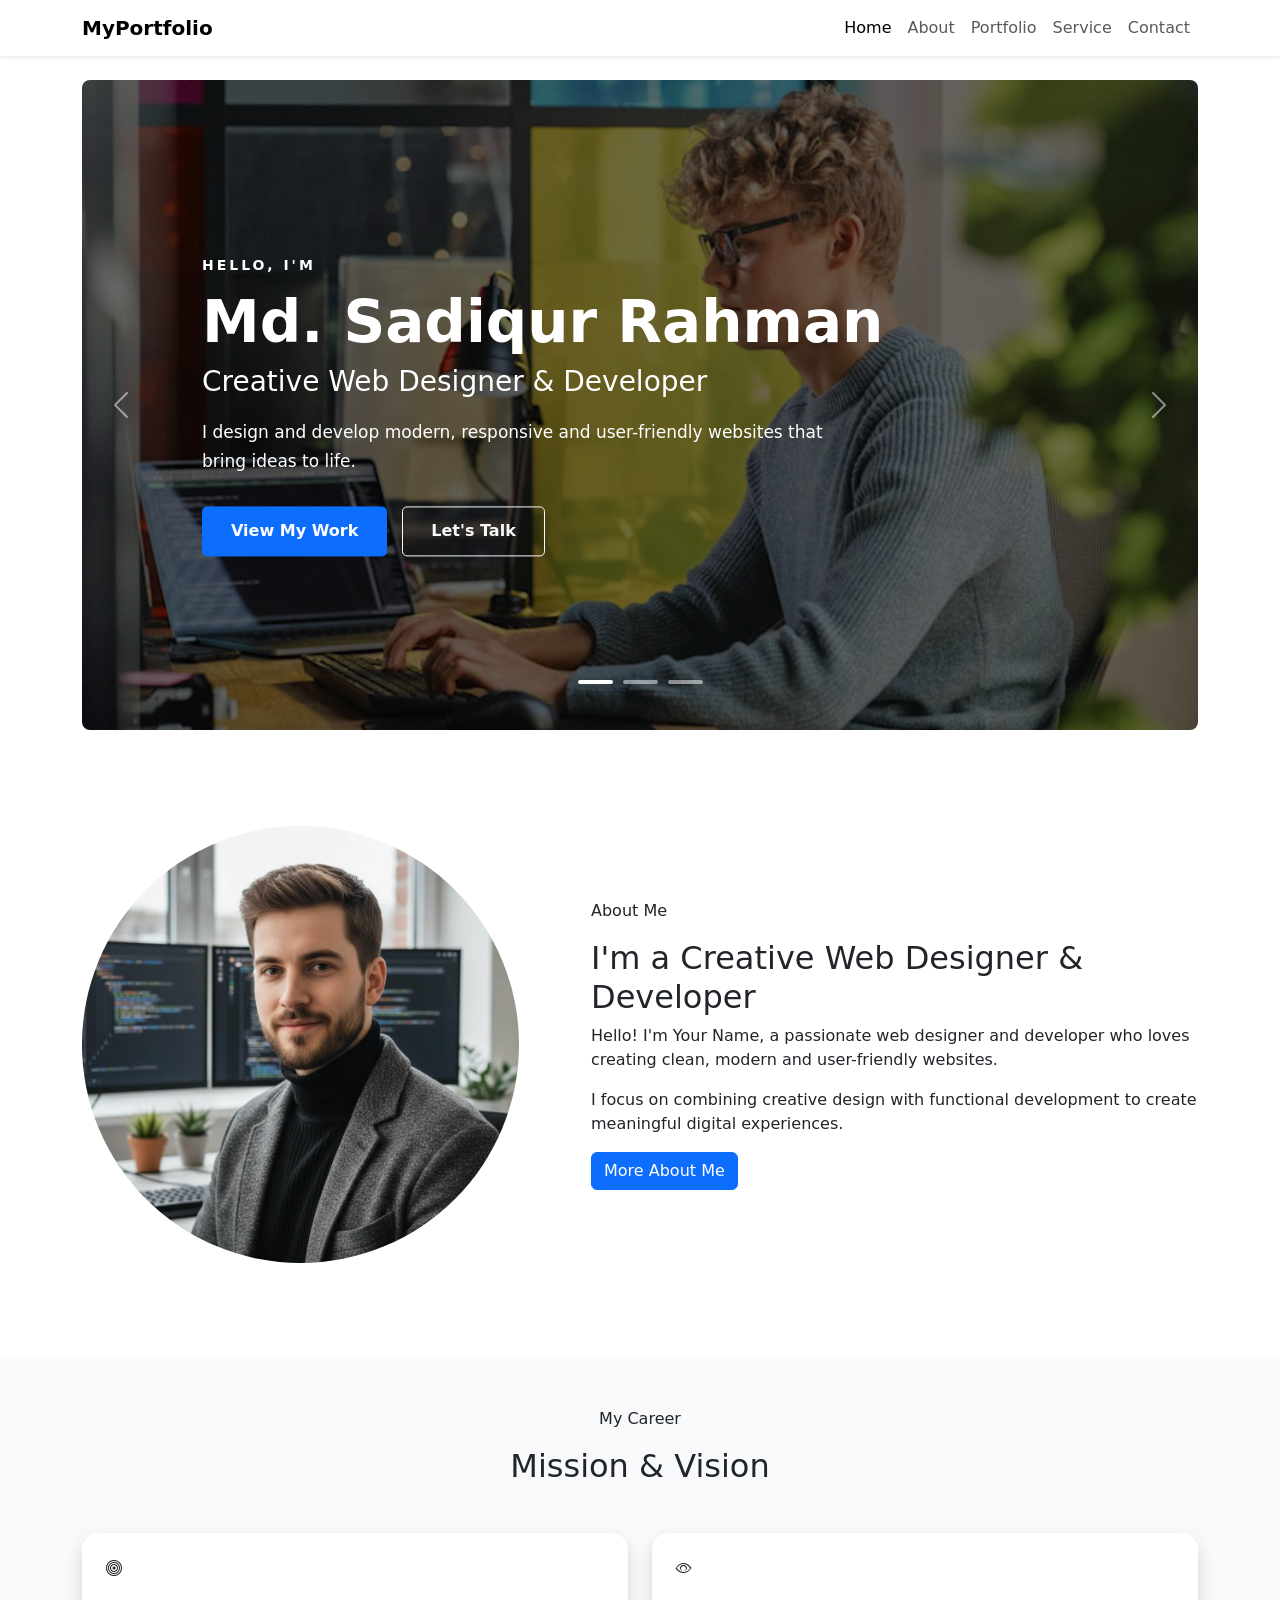
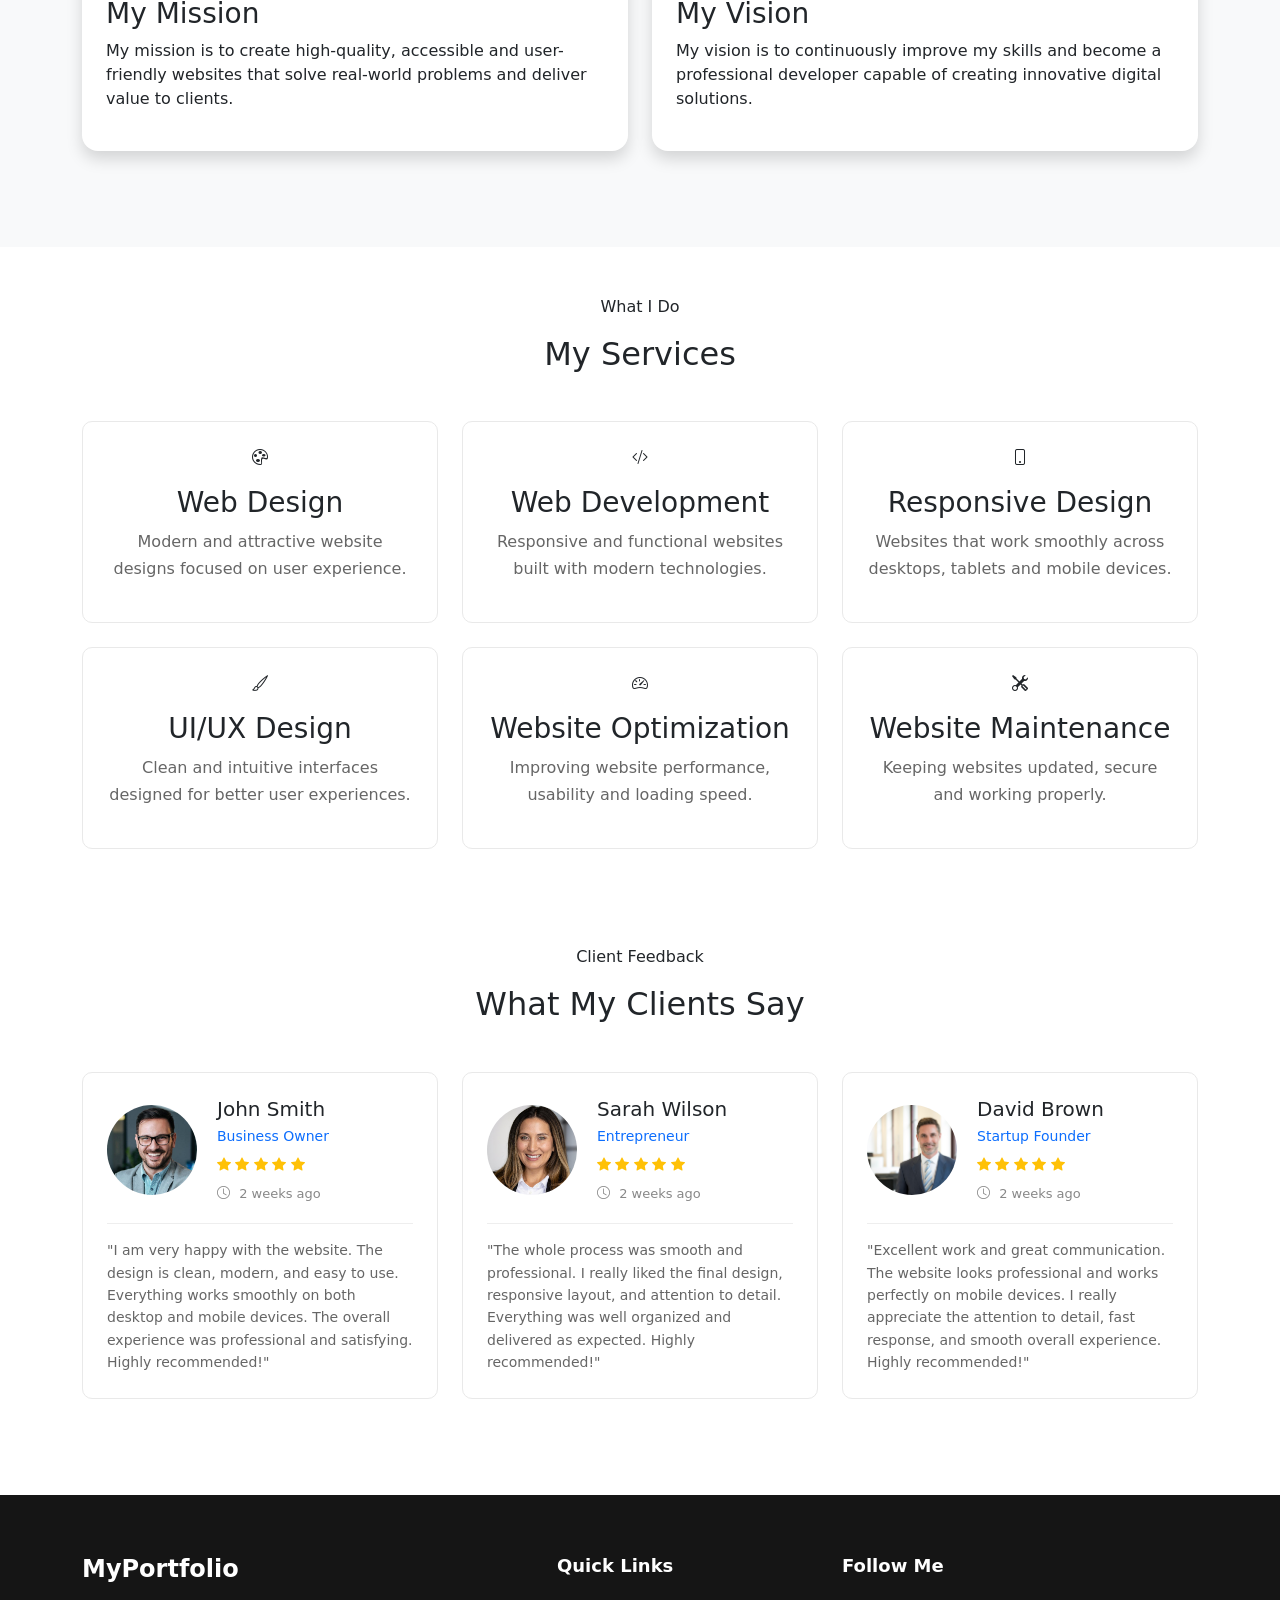
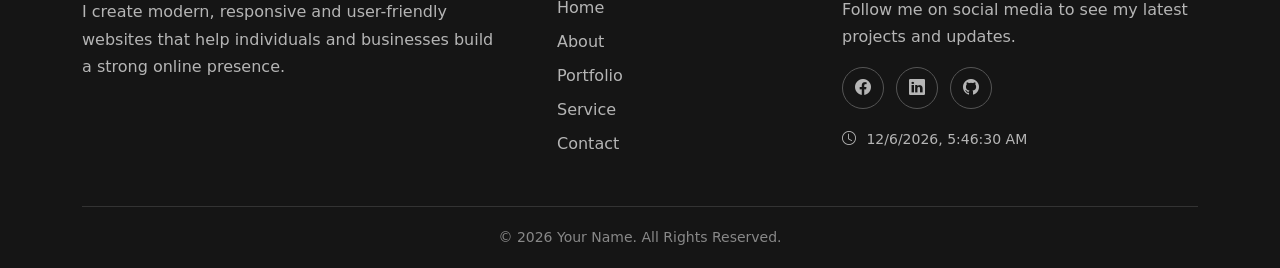
==== index.html @ 64f14be4 "Create personal portfolio website" ====
<!doctype html>
<html lang="en">
  <head>
    <meta charset="UTF-8" />
    <meta name="viewport" content="width=device-width, initial-scale=1.0" />

    <title>Personal Portfolio | Home</title>

    <!-- Bootstrap CSS -->
    <link
      href="https://cdn.jsdelivr.net/npm/bootstrap@5.3.3/dist/css/bootstrap.min.css"
      rel="stylesheet"
    />

    <!-- Bootstrap Icons -->
    <link
      rel="stylesheet"
      href="https://cdn.jsdelivr.net/npm/bootstrap-icons@1.11.3/font/bootstrap-icons.min.css"
    />

    <!-- Custom CSS -->
    <link rel="stylesheet" href="css/style.css" />
  </head>

  <body>
    <!-- ================= NAVBAR ================= -->
    <nav class="navbar navbar-expand-lg bg-white shadow-sm">
      <div class="container">
        <a class="navbar-brand fw-bold" href="index.html"> MyPortfolio </a>

        <button
          class="navbar-toggler"
          type="button"
          data-bs-toggle="collapse"
          data-bs-target="#mainNavbar"
          aria-controls="mainNavbar"
          aria-expanded="false"
          aria-label="Toggle navigation"
        >
          <span class="navbar-toggler-icon"></span>
        </button>

        <div class="collapse navbar-collapse" id="mainNavbar">
          <ul class="navbar-nav ms-auto">
            <li class="nav-item">
              <a class="nav-link active" href="index.html"> Home </a>
            </li>

            <li class="nav-item">
              <a class="nav-link" href="about.html"> About </a>
            </li>

            <li class="nav-item">
              <a class="nav-link" href="portfolio.html"> Portfolio </a>
            </li>

            <li class="nav-item">
              <a class="nav-link" href="service.html"> Service </a>
            </li>

            <li class="nav-item">
              <a class="nav-link" href="contact.html"> Contact </a>
            </li>
          </ul>
        </div>
      </div>
    </nav>

    <!-- ================= HERO BANNER ================= -->
    <section class="hero-slider pt-4 mb-5">
      <div class="container">
        <div
          id="heroCarousel"
          class="carousel slide carousel-fade rounded-3 overflow-hidden"
          data-bs-ride="carousel"
          data-bs-interval="5000"
        >
          <!-- Indicators -->
          <div class="carousel-indicators">
            <button
              type="button"
              data-bs-target="#heroCarousel"
              data-bs-slide-to="0"
              class="active"
              aria-current="true"
              aria-label="Slide 1"
            ></button>

            <button
              type="button"
              data-bs-target="#heroCarousel"
              data-bs-slide-to="1"
              aria-label="Slide 2"
            ></button>

            <button
              type="button"
              data-bs-target="#heroCarousel"
              data-bs-slide-to="2"
              aria-label="Slide 3"
            ></button>
          </div>

          <!-- Carousel Slides -->
          <div class="carousel-inner">
            <!-- Slide 1 -->
            <div class="carousel-item active">
              <img
                src="images/hero-1.jfif"
                alt="Creative web design"
                class="d-block w-100"
              />

              <div class="hero-overlay"></div>

              <div class="container">
                <div class="carousel-caption hero-content">
                  <span class="hero-small-title"> HELLO, I'M </span>

                  <h1>Md. Sadiqur Rahman</h1>

                  <h2>Creative Web Designer & Developer</h2>

                  <p>
                    I design and develop modern, responsive and user-friendly
                    websites that bring ideas to life.
                  </p>

                  <div class="hero-buttons">
                    <a href="portfolio.html" class="btn btn-primary">
                      View My Work
                    </a>

                    <a href="contact.html" class="btn btn-outline-light">
                      Let's Talk
                    </a>
                  </div>
                </div>
              </div>
            </div>

            <!-- Slide 2 -->
            <div class="carousel-item">
              <img
                src="images/hero-3.jfif"
                alt="Web development"
                class="d-block w-100"
              />

              <div class="hero-overlay"></div>

              <div class="container">
                <div class="carousel-caption hero-content">
                  <span class="hero-small-title"> WHAT I DO </span>

                  <h1>Building Digital Experiences</h1>

                  <h2>Design. Develop. Deliver.</h2>

                  <p>
                    From creative UI designs to functional websites, I create
                    digital experiences focused on people and performance.
                  </p>

                  <div class="hero-buttons">
                    <a href="service.html" class="btn btn-primary">
                      Explore Services
                    </a>

                    <a href="about.html" class="btn btn-outline-light">
                      About Me
                    </a>
                  </div>
                </div>
              </div>
            </div>

            <!-- Slide 3 -->
            <div class="carousel-item">
              <img
                src="images/hero-3.jfif"
                alt="Creative portfolio projects"
                class="d-block w-100"
              />

              <div class="hero-overlay"></div>

              <div class="container">
                <div class="carousel-caption hero-content">
                  <span class="hero-small-title"> LET'S WORK TOGETHER </span>

                  <h1>Turn Your Ideas Into Reality</h1>

                  <h2>Creative Solutions For Your Business</h2>

                  <p>
                    Have an idea or project in mind? Let's create something
                    meaningful together.
                  </p>

                  <div class="hero-buttons">
                    <a href="contact.html" class="btn btn-primary">
                      Start a Project
                    </a>

                    <a href="portfolio.html" class="btn btn-outline-light">
                      My Portfolio
                    </a>
                  </div>
                </div>
              </div>
            </div>
          </div>

          <!-- Previous Button -->
          <button
            class="carousel-control-prev"
            type="button"
            data-bs-target="#heroCarousel"
            data-bs-slide="prev"
          >
            <span class="carousel-control-prev-icon" aria-hidden="true"> </span>

            <span class="visually-hidden"> Previous </span>
          </button>

          <!-- Next Button -->
          <button
            class="carousel-control-next"
            type="button"
            data-bs-target="#heroCarousel"
            data-bs-slide="next"
          >
            <span class="carousel-control-next-icon" aria-hidden="true"> </span>

            <span class="visually-hidden"> Next </span>
          </button>
        </div>
      </div>
    </section>

    <!-- ================= ABOUT ME ================= -->
    <section class="about-section py-5 mb-5">
      <div class="container">
        <div class="row align-items-center g-5">
          <!-- Image -->
          <div class="col-lg-5">
            <div class="about-image">
              <img
                src="images/profile.jfif"
                alt="About Me"
                class="img-fluid rounded-circle"
              />
            </div>
          </div>

          <!-- Content -->
          <div class="col-lg-7 ps-lg-5">
            <p class="section-subtitle">About Me</p>

            <h2>I'm a Creative Web Designer & Developer</h2>

            <p>
              Hello! I'm Your Name, a passionate web designer and developer who
              loves creating clean, modern and user-friendly websites.
            </p>

            <p>
              I focus on combining creative design with functional development
              to create meaningful digital experiences.
            </p>

            <a href="about.html" class="btn btn-primary"> More About Me </a>
          </div>
        </div>
      </div>
    </section>

    <!-- ================= MISSION & VISION ================= -->
    <section class="mission-vision-section bg-light py-5">
      <div class="container">
        <div class="text-center mb-5">
          <p class="section-subtitle">My Career</p>

          <h2>Mission & Vision</h2>
        </div>

        <div class="row g-4 mb-5">
          <!-- Mission -->
          <div class="col-md-6">
            <div class="mission-card h-100 p-4 bg-white rounded-4 shadow">
              <div class="icon mb-3">
                <i class="bi bi-bullseye"></i>
              </div>

              <h3>My Mission</h3>

              <p>
                My mission is to create high-quality, accessible and
                user-friendly websites that solve real-world problems and
                deliver value to clients.
              </p>
            </div>
          </div>

          <!-- Vision -->
          <div class="col-md-6">
            <div class="vision-card h-100 p-4 bg-white rounded-4 shadow">
              <div class="icon mb-3">
                <i class="bi bi-eye"></i>
              </div>

              <h3>My Vision</h3>

              <p>
                My vision is to continuously improve my skills and become a
                professional developer capable of creating innovative digital
                solutions.
              </p>
            </div>
          </div>
        </div>
      </div>
    </section>

    <!-- ================= SERVICES ================= -->
    <section class="services-section py-5">
      <div class="container">
        <div class="text-center mb-5">
          <p class="section-subtitle">What I Do</p>

          <h2>My Services</h2>
        </div>

        <div class="row g-4">
          <!-- Service 1 -->
          <div class="col-md-6 col-lg-4">
            <div class="service-card text-center p-4 h-100">
              <i class="bi bi-palette"></i>

              <h3 class="mt-3">Web Design</h3>

              <p>
                Modern and attractive website designs focused on user
                experience.
              </p>
            </div>
          </div>

          <!-- Service 2 -->
          <div class="col-md-6 col-lg-4">
            <div class="service-card text-center p-4 h-100">
              <i class="bi bi-code-slash"></i>

              <h3 class="mt-3">Web Development</h3>

              <p>
                Responsive and functional websites built with modern
                technologies.
              </p>
            </div>
          </div>

          <!-- Service 3 -->
          <div class="col-md-6 col-lg-4">
            <div class="service-card text-center p-4 h-100">
              <i class="bi bi-phone"></i>

              <h3 class="mt-3">Responsive Design</h3>

              <p>
                Websites that work smoothly across desktops, tablets and mobile
                devices.
              </p>
            </div>
          </div>

          <!-- Service 4 -->
          <div class="col-md-6 col-lg-4">
            <div class="service-card text-center p-4 h-100">
              <i class="bi bi-brush"></i>

              <h3 class="mt-3">UI/UX Design</h3>

              <p>
                Clean and intuitive interfaces designed for better user
                experiences.
              </p>
            </div>
          </div>

          <!-- Service 5 -->
          <div class="col-md-6 col-lg-4">
            <div class="service-card text-center p-4 h-100">
              <i class="bi bi-speedometer2"></i>

              <h3 class="mt-3">Website Optimization</h3>

              <p>Improving website performance, usability and loading speed.</p>
            </div>
          </div>

          <!-- Service 6 -->
          <div class="col-md-6 col-lg-4">
            <div class="service-card text-center p-4 h-100">
              <i class="bi bi-tools"></i>

              <h3 class="mt-3">Website Maintenance</h3>

              <p>Keeping websites updated, secure and working properly.</p>
            </div>
          </div>
        </div>
      </div>
    </section>

    <!-- ================= CLIENT FEEDBACK ================= -->
    <section class="client-feedback-section py-5 mb-5">
      <div class="container">
        <div class="section-heading text-center mb-5">
          <p class="section-subtitle">Client Feedback</p>
          <h2>What My Clients Say</h2>
        </div>

        <div class="row g-4">
          <!-- Client 1 -->

          <div class="col-md-6 col-lg-4">
            <div class="client-review-card p-4">
              <div class="client-info">
                <div class="client-photo">
                  <img src="images/client-1.jfif" alt="John Smith" />
                </div>

                <div class="client-details">
                  <h5>John Smith</h5>

                  <p class="client-position">Business Owner</p>

                  <div class="client-rating">
                    <i class="bi bi-star-fill"></i>
                    <i class="bi bi-star-fill"></i>
                    <i class="bi bi-star-fill"></i>
                    <i class="bi bi-star-fill"></i>
                    <i class="bi bi-star-fill"></i>
                  </div>

                  <p class="client-time">
                    <i class="bi bi-clock"></i>
                    2 weeks ago
                  </p>
                </div>
              </div>

              <p class="client-review">
                "I am very happy with the website. The design is clean, modern,
                and easy to use. Everything works smoothly on both desktop and
                mobile devices. The overall experience was professional and
                satisfying. Highly recommended!"
              </p>
            </div>
          </div>

          <!-- Client 2 -->

          <div class="col-md-6 col-lg-4">
            <div class="client-review-card p-4">
              <div class="client-info">
                <div class="client-photo">
                  <img src="images/client-2.jfif" alt="Sarah Wilson" />
                </div>

                <div class="client-details">
                  <h5>Sarah Wilson</h5>

                  <p class="client-position">Entrepreneur</p>

                  <div class="client-rating">
                    <i class="bi bi-star-fill"></i>
                    <i class="bi bi-star-fill"></i>
                    <i class="bi bi-star-fill"></i>
                    <i class="bi bi-star-fill"></i>
                    <i class="bi bi-star-fill"></i>
                  </div>

                  <p class="client-time">
                    <i class="bi bi-clock"></i>
                    2 weeks ago
                  </p>
                </div>
              </div>

              <p class="client-review">
                "The whole process was smooth and professional. I really liked
                the final design, responsive layout, and attention to detail.
                Everything was well organized and delivered as expected. Highly
                recommended!"
              </p>
            </div>
          </div>

          <!-- Client 3 -->

          <div class="col-md-6 col-lg-4">
            <div class="client-review-card p-4">
              <div class="client-info">
                <div class="client-photo">
                  <img src="images/client-3.jfif" alt="David Brown" />
                </div>

                <div class="client-details">
                  <h5>David Brown</h5>

                  <p class="client-position">Startup Founder</p>

                  <div class="client-rating">
                    <i class="bi bi-star-fill"></i>
                    <i class="bi bi-star-fill"></i>
                    <i class="bi bi-star-fill"></i>
                    <i class="bi bi-star-fill"></i>
                    <i class="bi bi-star-fill"></i>
                  </div>

                  <p class="client-time">
                    <i class="bi bi-clock"></i>
                    2 weeks ago
                  </p>
                </div>
              </div>

              <p class="client-review">
                "Excellent work and great communication. The website looks
                professional and works perfectly on mobile devices. I really
                appreciate the attention to detail, fast response, and smooth
                overall experience. Highly recommended!"
              </p>
            </div>
          </div>
        </div>
      </div>
    </section>

    <!-- ================= FOOTER ================= -->

    <footer class="footer">
      <div class="container">
        <div class="row g-4">
          <!-- About -->

          <div class="col-lg-5 col-md-6">
            <h3 class="footer-logo">MyPortfolio</h3>

            <p class="footer-text">
              I create modern, responsive and user-friendly websites that help
              individuals and businesses build a strong online presence.
            </p>
          </div>

          <!-- Quick Links -->

          <div class="col-lg-3 col-md-6">
            <h5 class="footer-title">Quick Links</h5>

            <ul class="footer-links">
              <li>
                <a href="index.html">Home</a>
              </li>

              <li>
                <a href="about.html">About</a>
              </li>

              <li>
                <a href="portfolio.html">Portfolio</a>
              </li>

              <li>
                <a href="service.html">Service</a>
              </li>

              <li>
                <a href="contact.html">Contact</a>
              </li>
            </ul>
          </div>

          <!-- Social Media -->

          <!-- Social Media -->

          <div class="col-lg-4 col-md-6">
            <h5 class="footer-title">Follow Me</h5>

            <p class="footer-text">
              Follow me on social media to see my latest projects and updates.
            </p>

            <div class="footer-social">
              <a href="#" aria-label="Facebook">
                <i class="bi bi-facebook"></i>
              </a>

              <a href="#" aria-label="LinkedIn">
                <i class="bi bi-linkedin"></i>
              </a>

              <a href="#" aria-label="GitHub">
                <i class="bi bi-github"></i>
              </a>
            </div>

            <!-- Live Date & Time -->

            <div class="live-time">
              <i class="bi bi-clock"></i>
              <span id="liveDateTime"></span>
            </div>
          </div>
        </div>

        <!-- Footer Bottom -->

        <div class="footer-bottom">
          <p>&copy; 2026 Your Name. All Rights Reserved.</p>
        </div>
      </div>
    </footer>

    <!-- Bootstrap JS -->
    <script src="https://cdn.jsdelivr.net/npm/bootstrap@5.3.3/dist/js/bootstrap.bundle.min.js"></script>

    <!-- Custom JS -->
    <script src="js/script.js"></script>
  </body>
</html>
---- css/style.css ----
/* ================= CSS RESET ================= */

* {
  margin: 0;
  padding: 0;
  box-sizing: border-box;
}

/* Navbar Hover */
.navbar .nav-link:hover {
  font-weight: 700;
}

/* ================= HERO SLIDER ================= */

.hero-slider {
  position: relative;
  overflow: hidden;
}

.hero-slider .carousel-item {
  height: 650px;
  position: relative;
}

.hero-slider .carousel-item img {
  width: 100%;
  height: 100%;
  object-fit: cover;
}

/* Dark Overlay */

.hero-overlay {
  position: absolute;
  inset: 0;
  background: rgba(0, 0, 0, 0.58);
}

/* Hero Content */

.hero-content {
  position: absolute;
  top: 50%;
  left: 0;
  right: 0;

  transform: translateY(-50%);

  text-align: left;

  bottom: auto;

  padding-left: 120px;
  padding-right: 12px;
}

/* Small Heading */

.hero-small-title {
  display: inline-block;

  font-size: 14px;
  font-weight: 700;

  letter-spacing: 3px;

  margin-bottom: 15px;
}

/* Main Heading */

.hero-content h1 {
  font-size: 58px;
  font-weight: 700;

  line-height: 1.1;

  margin-bottom: 10px;
}

/* Secondary Heading */

.hero-content h2 {
  font-size: 28px;
  font-weight: 500;

  margin-bottom: 20px;
}

/* Description */

.hero-content p {
  max-width: 650px;

  font-size: 17px;
  line-height: 1.7;

  margin-bottom: 30px;
}

/* Buttons */

.hero-buttons {
  display: flex;
  gap: 15px;
}

.hero-buttons .btn {
  padding: 12px 28px;
  font-weight: 600;

  border-radius: 5px;
}

/* Carousel Indicators */

.hero-slider .carousel-indicators {
  bottom: 30px;
}

.hero-slider .carousel-indicators button {
  width: 35px;
  height: 4px;

  border: 0;
  border-radius: 5px;

  margin: 0 5px;
}

/* Carousel Arrows */

.hero-slider .carousel-control-prev,
.hero-slider .carousel-control-next {
  width: 7%;
}

/* home page clients section */
/* ================= CLIENT FEEDBACK ================= */

.client-review-card {
  background: #fff;
  border: 1px solid #e9e9e9;
  border-radius: 10px;
  height: 100%;
  transition: 0.3s;
}

.client-review-card:hover {
  transform: translateY(-5px);
  box-shadow: 0 8px 25px rgba(0, 0, 0, 0.08);
}

/* Client Information */

.client-info {
  display: flex;
  align-items: center;
  gap: 20px;
}

/* Client Image */

.client-photo {
  width: 90px;
  height: 90px;
  flex-shrink: 0;
}

.client-photo img {
  width: 100%;
  height: 100%;
  object-fit: cover;
  border-radius: 50%;
}

/* Client Details */

.client-details h5 {
  margin-bottom: 5px;
}

.client-position {
  color: #0d6efd;
  font-size: 14px;
  margin-bottom: 8px;
}

/* Client Rating */

.client-rating {
  font-size: 14px;
  margin-bottom: 8px;
}

.client-rating i {
  color: #ffc107;
}

/* Review Time */

.client-time {
  color: #888;
  font-size: 13px;
  margin-bottom: 0;
}

.client-time i {
  margin-right: 5px;
}

/* Client Review */

.client-review {
  color: #666;
  line-height: 1.7;
  margin: 20px 0 0;
  padding-top: 15px;
  border-top: 1px solid #eee;
}

/* ================= PAGE TITLE ================= */

.page-title-section {
  background: #f5f5f5;
  padding: 90px 0;
}

.page-title-content h1 {
  font-size: 48px;
  font-weight: 700;
  margin-bottom: 15px;
}

.page-title-content p:last-child {
  color: #666;
}

/* ================= BIOGRAPHY ================= */

.biography-image img {
  width: 100%;
  height: auto;
  object-fit: cover;
}

.biography-section h2,
.skills-section h2 {
  font-size: 36px;
  font-weight: 700;
  margin-bottom: 20px;
}

.biography-section p {
  line-height: 1.7;
}

/* ================= CLIENTS ================= */

.client-logo {
  height: 100px;

  display: flex;
  align-items: center;
  justify-content: center;

  padding: 15px;

  background: #fff;
  border-radius: 8px;

  transition: 0.3s;
}

.client-logo img {
  max-height: 60px;
  max-width: 140px;
  object-fit: contain;
}

.client-logo:hover {
  transform: translateY(-5px);
}

/* ================= SKILLS ================= */

.skill-item span {
  font-weight: 600;
}

.skill-item .progress {
  height: 8px;
  border-radius: 10px;
}

.skill-item .progress-bar {
  background-color: #0d6efd;
  border-radius: 10px;
}

/* ================= PERSONAL INFORMATION ================= */

.info-card {
  border: 1px solid #e9e9e9;
  border-radius: 10px;
  background: #fff;
  transition: 0.3s;
}

.info-card:hover {
  transform: translateY(-5px);
  box-shadow: 0 8px 25px rgba(0, 0, 0, 0.08);
}

.info-card i {
  font-size: 32px;
  color: #0d6efd;
  margin-bottom: 15px;
}

.info-card h5 {
  margin-bottom: 5px;
}

/* ================= EDUCATION ================= */

.education-card {
  border-left: 4px solid #0d6efd;
  border-radius: 5px;
  transition: 0.3s;
}

.education-card:hover {
  transform: translateY(-5px);
  box-shadow: 0 8px 25px rgba(0, 0, 0, 0.08);
}

.education-year {
  display: inline-block;
  color: #0d6efd;
  font-weight: 600;
  margin-bottom: 12px;
}

/* ================= SPECIAL SKILLS ================= */

.special-skill-card {
  border: 1px solid #e9e9e9;
  border-radius: 10px;
  background: #fff;
  height: 100%;
  transition: 0.3s;
}

.special-skill-card:hover {
  transform: translateY(-5px);
  box-shadow: 0 8px 25px rgba(0, 0, 0, 0.08);
}

.special-skill-card i {
  font-size: 38px;
  color: #0d6efd;
  margin-bottom: 15px;
}

.special-skill-card h5 {
  margin-bottom: 5px;
}

.special-skill-card p {
  color: #777;
  margin-bottom: 0;
}

/* ================= CERTIFICATION ================= */

.certificate-card {
  border: 1px solid #e9e9e9;
  border-radius: 10px;
  transition: 0.3s;
}

.certificate-card:hover {
  transform: translateY(-5px);
  box-shadow: 0 8px 25px rgba(0, 0, 0, 0.08);
}

.certificate-card > i {
  font-size: 40px;
  color: #0d6efd;
  margin-bottom: 15px;
}

.certificate-card h4 {
  font-size: 21px;
}

.certificate-card span {
  color: #777;
}

/* ================= EXPERIENCE ================= */

.experience-list {
  max-width: 900px;
  margin: 0 auto;
}

.experience-item {
  display: flex;
  gap: 40px;

  padding: 30px 0;

  border-bottom: 1px solid #e5e5e5;
}

.experience-year {
  min-width: 130px;

  color: #0d6efd;
  font-weight: 700;
}

.experience-content h3 {
  margin-bottom: 5px;
}

.experience-content h5 {
  color: #666;
  margin-bottom: 12px;
}

.experience-content p {
  line-height: 1.7;
  margin-bottom: 0;
}

/* ================= SERVICES ================= */

.service-card {
  border: 1px solid #e9e9e9;
  border-radius: 10px;
  background: #fff;

  transition: 0.3s;
}

.service-card:hover {
  transform: translateY(-7px);
  box-shadow: 0 10px 30px rgba(0, 0, 0, 0.08);
}

.service-icon {
  margin-bottom: 20px;
}

.service-icon i {
  font-size: 45px;
  color: #0d6efd;
}

.service-card h4 {
  margin-bottom: 15px;
}

.service-card p {
  color: #666;
  line-height: 1.7;
}

/* ================= CLIENT CARDS ================= */

.client-card {
  background: #fff;
  border: 1px solid #e5e5e5;
  border-radius: 10px;
  transition: 0.3s;
}

.client-card:hover {
  transform: translateY(-5px);
  box-shadow: 0 8px 25px rgba(0, 0, 0, 0.08);
}

/* Client Image */

.client-image {
  width: 110px;
  height: 110px;
  margin: 0 auto 20px;
}

.client-image img {
  width: 100%;
  height: 100%;
  object-fit: cover;
  border-radius: 50%;
}

/* Client Name */

.client-card h5 {
  margin-bottom: 5px;
}

/* Client Role */

.client-role {
  color: #0d6efd;
  font-size: 14px;
  margin-bottom: 15px;
}

/* Client Review */

.client-review {
  color: #666;
  font-size: 14px;
  line-height: 1.6;
  margin-bottom: 0;
}

/* ================= FAQ ================= */

.faq-section .accordion {
  max-width: 900px;
}

.faq-section .accordion-item {
  border: 1px solid #e5e5e5;
  margin-bottom: 10px;
  border-radius: 6px;
  overflow: hidden;
}

.faq-section .accordion-button {
  font-weight: 600;
  padding: 20px;
}

.faq-section .accordion-button:not(.collapsed) {
  color: #0d6efd;
  background-color: #f5f8ff;
  box-shadow: none;
}

.faq-section .accordion-button:focus {
  box-shadow: none;
}

.faq-section .accordion-body {
  line-height: 1.7;
  color: #666;
}

/* ================= DIRECT CONTACT ================= */

.direct-contact-card {
  background: #fff;
  border: 1px solid #e9e9e9;
  border-radius: 10px;
  height: 100%;
  transition: 0.3s;
}

.direct-contact-card:hover {
  transform: translateY(-5px);
  box-shadow: 0 8px 25px rgba(0, 0, 0, 0.08);
}

.contact-icon {
  margin-bottom: 15px;
}

.contact-icon i {
  font-size: 35px;
  color: #0d6efd;
}

.direct-contact-card h5 {
  margin-bottom: 8px;
}

.direct-contact-card p {
  color: #666;
  margin-bottom: 0;
}

/* ================= CONTACT FORM ================= */

.contact-form-box {
  border-radius: 10px;
}

.contact-form-box h2,
.map-box h2 {
  margin-bottom: 15px;
}

.contact-form-box .form-label {
  font-weight: 600;
}

.contact-form-box .form-control {
  padding: 12px 15px;
}

.contact-form-box textarea {
  resize: vertical;
}

/* ================= GOOGLE MAP ================= */

.map-box {
  border-radius: 10px;
  overflow: hidden;
}

.google-map {
  width: 100%;
}

.google-map iframe {
  display: block;
  width: 100%;
}

/* ================= FORM MESSAGE ================= */

#formMessage {
  margin-bottom: 20px;
}

/* ================= FOOTER ================= */

.footer {
  background-color: #151515;
  color: #ffffff;
  padding: 60px 0 20px;
}

/* Logo */

.footer-logo {
  font-size: 24px;
  font-weight: 700;
  margin-bottom: 15px;
}

/* Footer Title */

.footer-title {
  font-size: 18px;
  font-weight: 600;
  margin-bottom: 20px;
}

/* Footer Text */

.footer-text {
  color: #b5b5b5;
  line-height: 1.7;
  max-width: 420px;
}

/* Quick Links */

.footer-links {
  list-style: none;
  padding: 0;
  margin: 0;
}

.footer-links li {
  margin-bottom: 10px;
}

.footer-links a {
  color: #b5b5b5;
  text-decoration: none;
  transition: 0.3s;
}

.footer-links a:hover {
  color: #ffffff;
  padding-left: 5px;
}

/* Social Icons */

.footer-social {
  display: flex;
  gap: 12px;
}

.footer-social a {
  width: 42px;
  height: 42px;

  display: flex;
  align-items: center;
  justify-content: center;

  border: 1px solid #555;
  border-radius: 50%;

  color: #b5b5b5;
  text-decoration: none;

  transition: 0.3s;
}

.footer-social a:hover {
  color: #ffffff;
  border-color: #ffffff;
  transform: translateY(-3px);
}

/* Footer Bottom */

.footer-bottom {
  border-top: 1px solid #333;
  margin-top: 40px;
  padding-top: 20px;
  text-align: center;
}

.footer-bottom p {
  color: #888;
  font-size: 14px;
  margin: 0;
}

/* Live Date and Time */

.live-time {
  margin-top: 20px;
  color: #b5b5b5;
  font-size: 14px;
}

.live-time i {
  margin-right: 6px;
}

/* ================= FOOTER MOBILE ================= */

@media (max-width: 767px) {
  .footer {
    padding: 45px 0 20px;
  }

  .footer-bottom {
    margin-top: 30px;
  }
}

/* ================= CONTACT MOBILE ================= */

@media (max-width: 767px) {
  .contact-form-box {
    padding: 25px !important;
  }

  .google-map iframe {
    height: 400px;
  }
}

/* ================= SERVICE MOBILE ================= */

@media (max-width: 767px) {
  .service-card {
    padding: 30px !important;
  }

  .service-icon i {
    font-size: 40px;
  }

  .faq-section .accordion-button {
    padding: 16px;
    font-size: 15px;
  }
}

/* ================= PORTFOLIO MOBILE ================= */

@media (max-width: 767px) {
  .experience-item {
    display: block;
  }

  .experience-year {
    margin-bottom: 10px;
  }

  .certificate-card {
    text-align: center;
  }
}

/* ================= MOBILE ================= */

@media (max-width: 767px) {
  .page-title-section {
    padding: 65px 0;
  }

  .page-title-content h1 {
    font-size: 36px;
  }

  .biography-section h2,
  .skills-section h2 {
    font-size: 30px;
  }
}

/* ================= MEDIUM SCREEN ================= */

@media (max-width: 991px) {
  .hero-slider .carousel-item {
    height: 600px;
  }

  .hero-content {
    padding-left: 60px;
    padding-right: 12px;
  }

  .hero-content h1 {
    font-size: 46px;
  }

  .hero-content h2 {
    font-size: 24px;
  }
}

/* ================= MOBILE ================= */

@media (max-width: 767px) {
  .hero-slider .carousel-item {
    height: 600px;
  }

  .hero-content {
    text-align: center;
    padding-left: 25px;
    padding-right: 25px;
  }

  .hero-small-title {
    font-size: 12px;
    letter-spacing: 2px;
  }

  .hero-content h1 {
    font-size: 36px;
  }

  .hero-content h2 {
    font-size: 20px;
  }

  .hero-content p {
    font-size: 15px;
    line-height: 1.6;
  }

  .hero-buttons {
    justify-content: center;
    flex-wrap: wrap;
  }

  .hero-buttons .btn {
    padding: 10px 20px;
  }

  .hero-slider .carousel-control-prev,
  .hero-slider .carousel-control-next {
    width: 10%;
  }
}

/* ======== Home page client card MOBILE ========== */

@media (max-width: 575px) {
  .client-info {
    flex-direction: column;
    text-align: center;
    gap: 12px;
  }

  .client-photo {
    width: 100px;
    height: 100px;
  }

  .client-details {
    width: 100%;
  }

  .client-review {
    text-align: center;
  }
}
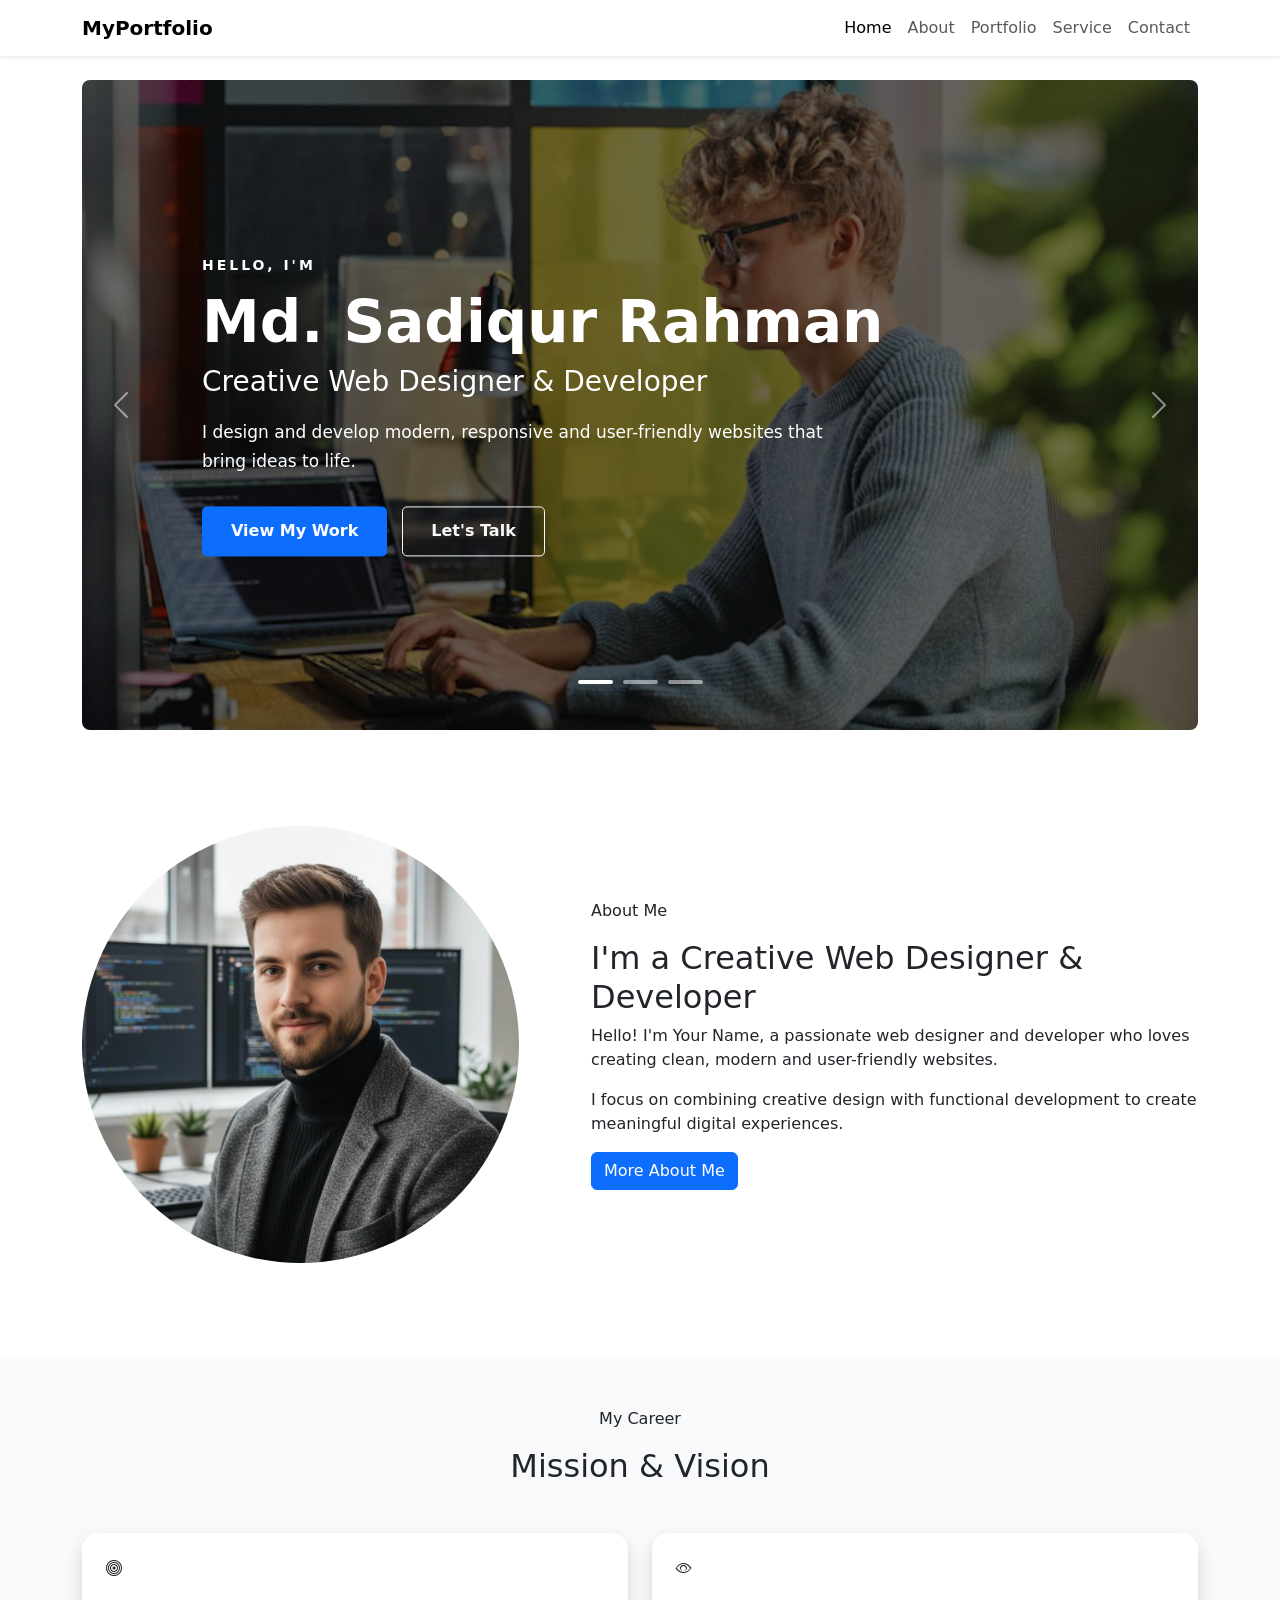
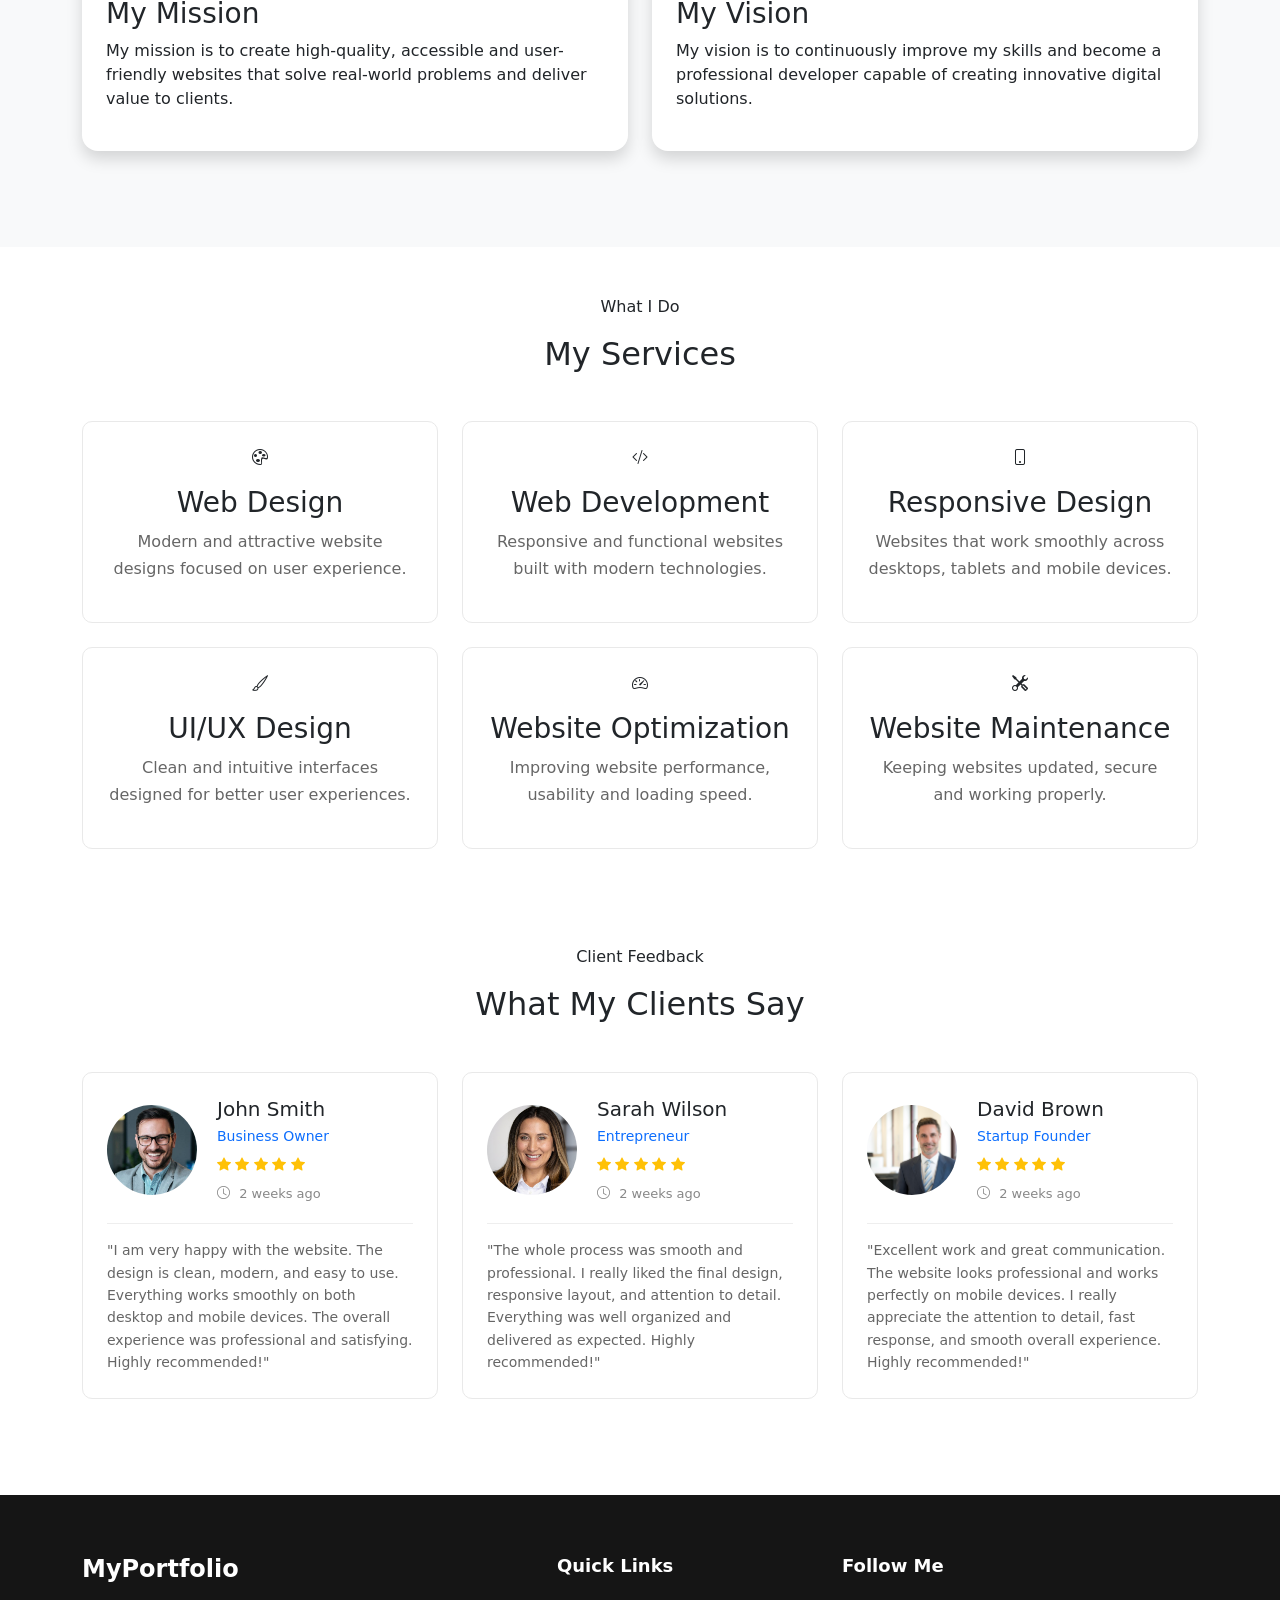
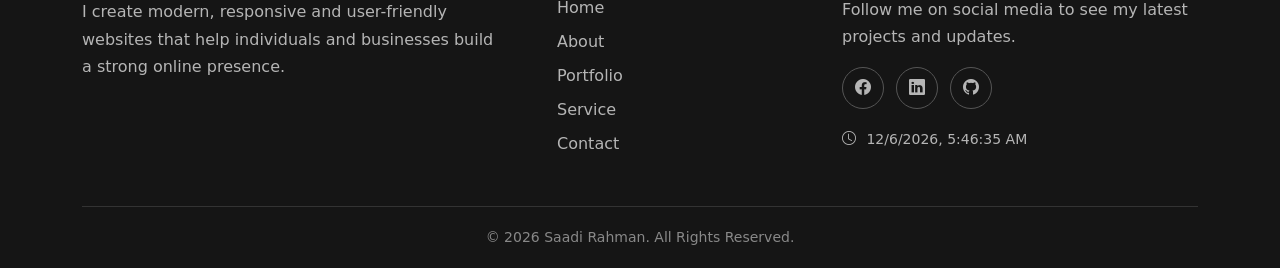
==== commit e562874a: "Update contact form field layout" ====
--- a/index.html
+++ b/index.html
@@ -621,7 +621,7 @@
         <!-- Footer Bottom -->
 
         <div class="footer-bottom">
-          <p>&copy; 2026 Your Name. All Rights Reserved.</p>
+          <p>&copy; 2026 Saadi Rahman. All Rights Reserved.</p>
         </div>
       </div>
     </footer>
